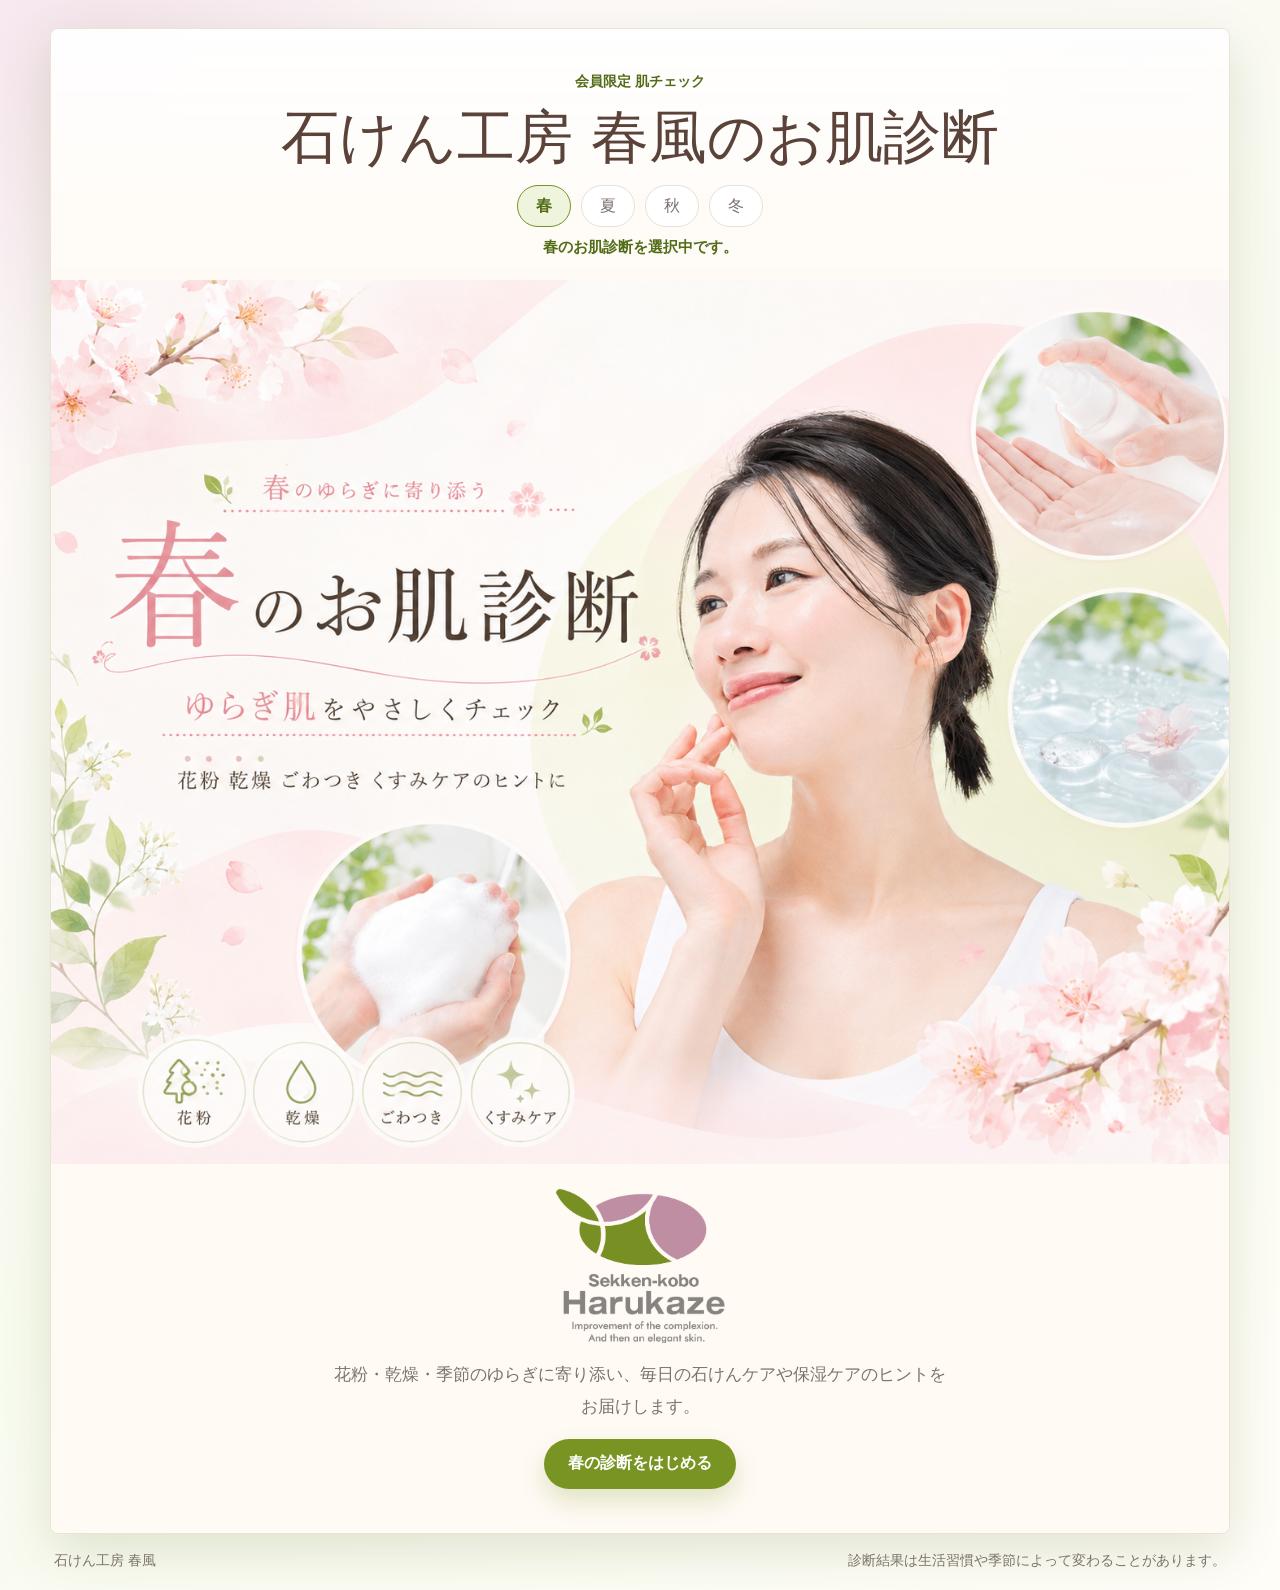
==== app/index.html @ d6f8df8f "Fix recipe duplicates and member recipe mix" ====
<!doctype html>
<html lang="ja">
  <head>
    <meta charset="utf-8" />
    <meta name="viewport" content="width=device-width, initial-scale=1" />
    <title>石けん工房 春風 | 会員限定 お肌診断</title>
    <meta
      name="description"
      content="石けん工房 春風の会員限定お肌診断。季節や肌状態に合わせたケアのヒントをご案内します。"
    />
    <link rel="stylesheet" href="./styles.css?v=20260614a" />
  </head>
  <body>
    <main class="app-shell">
      <section class="hero" aria-labelledby="hero-title">
        <div class="hero-panel">
          <p class="eyebrow">会員限定 肌チェック</p>
          <h1 id="hero-title">石けん工房 春風のお肌診断</h1>
          <div class="season-tabs" role="tablist" aria-label="季節を選択">
            <button class="season-tab active" type="button" data-season="spring">春</button>
            <button class="season-tab" type="button" data-season="summer">夏</button>
            <button class="season-tab" type="button" data-season="autumn">秋</button>
            <button class="season-tab" type="button" data-season="winter">冬</button>
          </div>
          <p class="season-message" id="seasonMessage">春のお肌診断を選択中です。</p>
        </div>
        <div class="hero-media">
          <img id="seasonBanner" src="../assets/spring-banner.png" alt="春のお肌診断バナー" />
        </div>
        <div class="hero-actions">
          <img class="brand-logo" src="../assets/logo.jpg" alt="Sekken-kobo Harukaze" />
          <p class="lead">
            季節を選んで、いまのお肌の様子に合わせたケアのヒントをお届けします。
          </p>
          <button class="primary-action" type="button" id="startButton">春の診断をはじめる</button>
        </div>
      </section>

      <section class="diagnosis hidden" id="diagnosis" aria-live="polite">
        <div class="diagnosis-top">
          <div>
            <p class="eyebrow">Question</p>
            <h2 id="questionTitle">質問</h2>
          </div>
          <div class="progress-label" id="progressLabel">1 / 10</div>
        </div>
        <div class="progress-track" aria-hidden="true">
          <span id="progressBar"></span>
        </div>
        <p class="question-text" id="questionText"></p>
        <div class="answer-grid" id="answerGrid"></div>
        <div class="diagnosis-actions">
          <button class="back-action" type="button" id="backButton">前の画面に戻る</button>
        </div>
      </section>

      <section class="result hidden" id="result" aria-live="polite">
        <div class="result-heading">
          <p class="eyebrow">Diagnosis Result</p>
          <h2 id="resultTitle"></h2>
          <p id="resultSummary"></p>
        </div>

        <div class="result-layout">
          <article class="care-card">
            <h3>今日からのケアポイント</h3>
            <ul id="carePoints"></ul>
          </article>
          <article class="care-card recipe-card">
            <h3>商品提案</h3>
            <p id="recipeText">
              現在レシピは準備中です。正式なレシピ・商品情報のご提出後、診断結果ごとに差し替えます。
            </p>
          </article>
        </div>

        <section class="food-recipes" aria-labelledby="foodRecipesTitle">
          <div class="food-recipes-heading">
            <p class="eyebrow">Seasonal Recipes</p>
            <h3 id="foodRecipesTitle">おすすめ料理レシピ</h3>
            <p>診断結果と季節に合わせて、食事のヒントになるレシピを表示します。</p>
          </div>
          <div class="recipe-list" id="foodRecipes"></div>
        </section>

        <section class="recipe-search" aria-labelledby="recipeSearchTitle">
          <div class="food-recipes-heading">
            <p class="eyebrow">Recipe Tags</p>
            <h3 id="recipeSearchTitle">タグからレシピを探す</h3>
            <p>気になる言葉を入力するか、タグを複数選ぶと、その内容に合うレシピを表示します。</p>
          </div>
          <div class="recipe-search-panel">
            <label class="recipe-search-label" for="recipeSearchInput">キーワード検索</label>
            <input
              id="recipeSearchInput"
              class="recipe-search-input"
              type="search"
              placeholder="例：タンパク質、シミ、乾燥"
              autocomplete="off"
            />
            <div class="recipe-tag-cloud" id="recipeTagCloud" aria-label="レシピタグ一覧"></div>
          </div>
          <div class="recipe-search-status" id="recipeSearchStatus"></div>
          <div class="recipe-list recipe-search-results" id="recipeSearchResults"></div>
        </section>

        <div class="cta-band">
          <a class="primary-link" href="https://haru-honoka.com/" target="_blank" rel="noreferrer">
            石けん工房 春風ホームページへ
          </a>
          <a class="secondary-link" href="https://haru-honoka.com/shop/contact/draft" target="_blank" rel="noreferrer">
            相談・お問い合わせ
          </a>
          <button class="ghost-action" type="button" id="retryButton">もう一度診断する</button>
        </div>

        <aside class="legal-note" aria-label="薬機法および注意事項">
          <h3>薬機法・診断に関するご案内</h3>
          <p>
            本診断は、お客様の回答に基づき一般的なスキンケアの参考情報をお届けするものです。
            医師による診断、治療、予防、改善効果を保証するものではありません。
          </p>
          <p>
            化粧品・石けん等のご案内は、肌を清浄にする、うるおいを与える、肌をすこやかに保つなど、
            化粧品の範囲内の表現に限定します。肌トラブルがある場合は専門機関へご相談ください。
          </p>
          <p>
            料理レシピは一般的な食生活の参考情報であり、疾病の治療・予防・改善を目的とするものではありません。
            体調やアレルギーに不安がある場合は、医師などの専門家へご相談ください。
          </p>
        </aside>

        <aside class="content-rights-note" aria-label="コンテンツの利用に関する注意事項">
          <h3>コンテンツのご利用について</h3>
          <p>
            本アプリに掲載されているレシピ、文章、画像、調理手順、構成その他のコンテンツの著作権その他の権利は、当方または正当な権利者に帰属します。
          </p>
          <p>
            権利者の許可なく、これらを転載、複製、転用、改変、配布、販売、SNS・ブログ・動画サイト等へ掲載すること、その他二次利用することを禁止します。
          </p>
          <p>
            個人での閲覧および調理目的に限りご利用ください。
          </p>
        </aside>
      </section>

      <footer class="footer-note">
        <span>石けん工房 春風</span>
        <span>診断結果は生活習慣や季節によって変わることがあります。</span>
      </footer>
    </main>
    <script src="./recipes-data.js?v=20260722c"></script>
    <script src="./formatted-recipes-data.js?v=20260722c"></script>
    <script src="./app.js?v=20260722c"></script>
  </body>
</html>
---- app/styles.css ----
:root {
  color-scheme: light;
  --leaf: #789422;
  --leaf-deep: #526c18;
  --petal: #c891ab;
  --petal-soft: #f7dce6;
  --cream: #fffaf4;
  --paper: #ffffff;
  --ink: #3d332e;
  --muted: #7d736e;
  --line: #eadfd4;
  --shadow: 0 18px 50px rgba(82, 108, 24, 0.16);
}

* {
  box-sizing: border-box;
}

body {
  margin: 0;
  min-height: 100vh;
  background:
    radial-gradient(circle at 8% 4%, rgba(200, 145, 171, 0.2), transparent 26rem),
    linear-gradient(145deg, #fff8fb 0%, #f8fbef 54%, #fffdf8 100%);
  color: var(--ink);
  font-family:
    "Yu Gothic", "Hiragino Kaku Gothic ProN", Meiryo, system-ui, sans-serif;
}

button,
a {
  font: inherit;
}

.app-shell {
  width: min(1180px, calc(100% - 32px));
  margin: 0 auto;
  padding: 28px 0 20px;
}

.hero {
  display: grid;
  grid-template-columns: 1fr;
  overflow: hidden;
  background: rgba(255, 255, 255, 0.76);
  border: 1px solid rgba(234, 223, 212, 0.9);
  border-radius: 8px;
  box-shadow: var(--shadow);
}

.hero-media {
  aspect-ratio: 1448 / 1086;
  min-height: 0;
  background:
    linear-gradient(135deg, rgba(255, 248, 251, 0.86), rgba(248, 251, 239, 0.86)),
    #f8f1ee;
}

.hero-media img {
  width: 100%;
  height: 100%;
  object-fit: contain;
  display: block;
}

.hero-panel {
  display: flex;
  flex-direction: column;
  align-items: center;
  gap: 16px;
  padding: clamp(24px, 4vw, 44px) clamp(22px, 4vw, 52px) 22px;
  background:
    linear-gradient(180deg, rgba(255, 255, 255, 0.9), rgba(255, 250, 244, 0.94)),
    radial-gradient(circle at 92% 8%, rgba(200, 145, 171, 0.14), transparent 12rem);
  text-align: center;
}

.hero-actions {
  display: grid;
  justify-items: center;
  gap: 16px;
  padding: 24px clamp(22px, 4vw, 52px) clamp(26px, 4vw, 44px);
  background: rgba(255, 250, 244, 0.94);
  text-align: center;
}

.brand-logo {
  width: min(170px, 48%);
  height: auto;
  display: block;
  border-radius: 8px;
  mix-blend-mode: multiply;
}

.eyebrow {
  margin: 0;
  color: var(--leaf-deep);
  font-size: 0.86rem;
  font-weight: 700;
  letter-spacing: 0;
}

h1,
h2,
h3,
p {
  margin-top: 0;
}

h1 {
  margin-bottom: 0;
  font-size: clamp(2rem, 4.5vw, 3.8rem);
  line-height: 1.08;
  font-weight: 500;
  color: #5b433a;
}

.lead {
  max-width: 620px;
  margin-bottom: 0;
  color: var(--muted);
  font-size: 1.05rem;
  line-height: 1.9;
}

.season-tabs,
.cta-band {
  display: flex;
  flex-wrap: wrap;
  gap: 10px;
}

.season-tabs {
  justify-content: center;
}

.season-message {
  margin: -6px 0 0;
  color: var(--leaf-deep);
  font-size: 0.95rem;
  font-weight: 700;
}

.season-tab {
  min-width: 54px;
  min-height: 42px;
  border: 1px solid var(--line);
  border-radius: 999px;
  background: #fff;
  color: var(--muted);
  cursor: pointer;
}

.season-tab.active {
  border-color: var(--leaf);
  background: #eff5dc;
  color: var(--leaf-deep);
  font-weight: 700;
}

.primary-action,
.primary-link,
.secondary-link,
.ghost-action,
.back-action {
  display: inline-flex;
  align-items: center;
  justify-content: center;
  min-height: 50px;
  padding: 0 24px;
  border-radius: 999px;
  text-decoration: none;
  cursor: pointer;
}

.primary-action,
.primary-link {
  width: fit-content;
  border: 0;
  background: var(--leaf);
  color: #fff;
  font-weight: 700;
  box-shadow: 0 12px 24px rgba(120, 148, 34, 0.22);
}

.secondary-link,
.ghost-action,
.back-action {
  border: 1px solid var(--line);
  background: #fff;
  color: var(--ink);
}

.back-action:disabled {
  cursor: not-allowed;
  opacity: 0.45;
}

.diagnosis,
.result {
  margin-top: 28px;
  padding: clamp(24px, 4vw, 44px);
  background: rgba(255, 255, 255, 0.88);
  border: 1px solid var(--line);
  border-radius: 8px;
  box-shadow: var(--shadow);
}

.diagnosis-top,
.result-heading {
  display: flex;
  justify-content: space-between;
  gap: 20px;
  align-items: flex-start;
}

.diagnosis h2,
.result h2 {
  margin-bottom: 0;
  font-size: clamp(1.7rem, 3vw, 2.7rem);
  font-weight: 500;
}

.progress-label {
  flex: 0 0 auto;
  color: var(--leaf-deep);
  font-weight: 700;
}

.progress-track {
  width: 100%;
  height: 8px;
  overflow: hidden;
  margin: 18px 0 30px;
  border-radius: 999px;
  background: #f2e9e1;
}

.progress-track span {
  display: block;
  width: 10%;
  height: 100%;
  border-radius: inherit;
  background: linear-gradient(90deg, var(--petal), var(--leaf));
  transition: width 220ms ease;
}

.question-text {
  margin-bottom: 22px;
  font-size: clamp(1.15rem, 2vw, 1.45rem);
  line-height: 1.7;
}

.answer-grid {
  display: grid;
  grid-template-columns: repeat(2, minmax(0, 1fr));
  gap: 12px;
}

.answer-button {
  min-height: 74px;
  padding: 18px;
  border: 1px solid var(--line);
  border-radius: 8px;
  background: #fff;
  color: var(--ink);
  text-align: left;
  cursor: pointer;
}

.answer-button:hover,
.answer-button:focus-visible {
  outline: 3px solid rgba(120, 148, 34, 0.2);
  border-color: var(--leaf);
}

.diagnosis-actions {
  display: flex;
  justify-content: flex-start;
  margin-top: 18px;
}

.result-heading {
  display: block;
  max-width: 840px;
}

.result-heading p:not(.eyebrow) {
  color: var(--muted);
  line-height: 1.9;
}

.result-layout {
  display: grid;
  grid-template-columns: repeat(2, minmax(0, 1fr));
  gap: 16px;
  margin: 24px 0;
}

.care-card,
.legal-note,
.content-rights-note {
  padding: 22px;
  border: 1px solid var(--line);
  border-radius: 8px;
  background: var(--paper);
}

.care-card h3,
.legal-note h3,
.content-rights-note h3 {
  margin-bottom: 12px;
  color: var(--leaf-deep);
  font-size: 1.05rem;
}

.care-card ul {
  margin: 0;
  padding-left: 1.25rem;
  line-height: 1.9;
}

.recipe-card {
  background: linear-gradient(135deg, #fff, #fff8fb);
}

.recipe-card p {
  display: grid;
  gap: 10px;
  line-height: 1.8;
}

.recipe-status {
  width: fit-content;
  padding: 4px 10px;
  border-radius: 999px;
  background: #eff5dc;
  color: var(--leaf-deep);
  font-size: 0.82rem;
  font-weight: 700;
}

.food-recipes {
  margin: 10px 0 24px;
}

.food-recipes-heading {
  max-width: 760px;
  margin-bottom: 16px;
}

.food-recipes-heading h3 {
  margin-bottom: 8px;
  color: #5b433a;
  font-size: clamp(1.35rem, 2.2vw, 2rem);
  font-weight: 500;
}

.food-recipes-heading p:not(.eyebrow) {
  margin-bottom: 0;
  color: var(--muted);
  line-height: 1.8;
}

.recipe-list {
  display: grid;
  grid-template-columns: repeat(3, minmax(0, 1fr));
  gap: 14px;
}

.food-card {
  display: flex;
  min-height: 270px;
  flex-direction: column;
  gap: 14px;
  padding: 18px;
  border: 1px solid var(--line);
  border-radius: 8px;
  background: var(--paper);
}

.food-card-main {
  flex: 1 1 auto;
}

.food-card h4 {
  margin: 0 0 10px;
  color: var(--ink);
  font-size: 1.12rem;
  line-height: 1.45;
}

.food-card p {
  margin-bottom: 0;
  color: var(--muted);
  font-size: 0.92rem;
  line-height: 1.75;
}

.recipe-season {
  width: fit-content;
  margin-bottom: 10px;
  padding: 4px 9px;
  border-radius: 999px;
  background: #fff8fb;
  color: #8b5f73;
  font-size: 0.78rem;
  font-weight: 700;
}

.tag-list {
  display: flex;
  flex-wrap: wrap;
  gap: 6px;
}

.tag-chip {
  display: inline-flex;
  align-items: center;
  min-height: 28px;
  padding: 3px 8px;
  border: 1px solid rgba(120, 148, 34, 0.24);
  border-radius: 999px;
  background: #fbfdf4;
  color: var(--leaf-deep);
  font-size: 0.78rem;
  font-weight: 700;
}

.recipe-link {
  display: inline-flex;
  align-items: center;
  justify-content: center;
  min-height: 40px;
  padding: 8px 14px;
  border-radius: 999px;
  background: var(--leaf);
  color: #fff;
  font-size: 0.92rem;
  font-weight: 700;
  text-decoration: none;
}

.recipe-link.disabled {
  background: #eee7df;
  color: var(--muted);
}

.food-card-empty {
  color: var(--muted);
}

.recipe-search {
  margin: 28px 0 24px;
}

.recipe-search-panel {
  display: grid;
  gap: 12px;
  padding: 18px;
  border: 1px solid var(--line);
  border-radius: 8px;
  background: rgba(255, 255, 255, 0.8);
}

.recipe-search-label {
  color: var(--leaf-deep);
  font-size: 0.86rem;
  font-weight: 700;
}

.recipe-search-input {
  width: 100%;
  min-height: 48px;
  padding: 10px 14px;
  border: 1px solid var(--line);
  border-radius: 8px;
  background: #fff;
  color: var(--ink);
  font-size: 1rem;
}

.recipe-search-input:focus {
  outline: 3px solid rgba(120, 148, 34, 0.18);
  border-color: var(--leaf);
}

.recipe-tag-cloud {
  display: flex;
  flex-wrap: wrap;
  gap: 8px;
}

.recipe-tag-button {
  min-height: 34px;
  padding: 5px 11px;
  border: 1px solid rgba(120, 148, 34, 0.28);
  border-radius: 999px;
  background: #fbfdf4;
  color: var(--leaf-deep);
  font-size: 0.86rem;
  font-weight: 700;
  cursor: pointer;
}

.recipe-tag-button.active,
.recipe-tag-button:hover,
.recipe-tag-button:focus-visible {
  outline: 0;
  border-color: var(--leaf);
  background: #eff5dc;
}

.recipe-tag-button.active {
  box-shadow: inset 0 0 0 1px var(--leaf);
}

.recipe-search-status {
  min-height: 1.6em;
  margin: 14px 0 12px;
  color: var(--muted);
  font-size: 0.92rem;
  font-weight: 700;
}

.legal-note {
  margin-top: 24px;
  background: #fffdf8;
}

.legal-note p {
  margin-bottom: 10px;
  color: var(--muted);
  font-size: 0.92rem;
  line-height: 1.85;
}

.content-rights-note {
  margin-top: 16px;
  border-top: 4px solid #b69a67;
  background: #fffaf1;
}

.content-rights-note p {
  margin-bottom: 10px;
  color: var(--muted);
  font-size: 0.92rem;
  line-height: 1.85;
}

.content-rights-note p:last-child {
  margin-bottom: 0;
}

.footer-note {
  display: flex;
  justify-content: space-between;
  gap: 16px;
  padding: 18px 4px 0;
  color: var(--muted);
  font-size: 0.86rem;
}

.hidden {
  display: none;
}

.product-links {
  display: flex;
  flex-wrap: wrap;
  gap: 8px;
}

.product-links a {
  display: inline-flex;
  align-items: center;
  min-height: 38px;
  padding: 7px 12px;
  border: 1px solid rgba(120, 148, 34, 0.35);
  border-radius: 999px;
  background: #fff;
  color: var(--leaf-deep);
  font-size: 0.9rem;
  font-weight: 700;
  text-decoration: none;
}

.product-links a:hover,
.product-links a:focus-visible {
  outline: 3px solid rgba(120, 148, 34, 0.16);
  border-color: var(--leaf);
}

@media (max-width: 880px) {
  .app-shell {
    width: min(100% - 20px, 680px);
    padding-top: 10px;
  }

  .hero-media {
    aspect-ratio: 1448 / 1086;
  }

  .brand-logo {
    width: min(210px, 70%);
  }

  .answer-grid,
  .result-layout,
  .recipe-list {
    grid-template-columns: 1fr;
  }

  .diagnosis-top,
  .footer-note {
    flex-direction: column;
  }
}

@media (max-width: 520px) {
  .hero-panel,
  .diagnosis,
  .result {
    padding: 22px;
  }

  .hero-media {
    aspect-ratio: 1448 / 1086;
  }

  .primary-action,
  .primary-link,
  .secondary-link,
  .ghost-action,
  .back-action {
    width: 100%;
  }
}
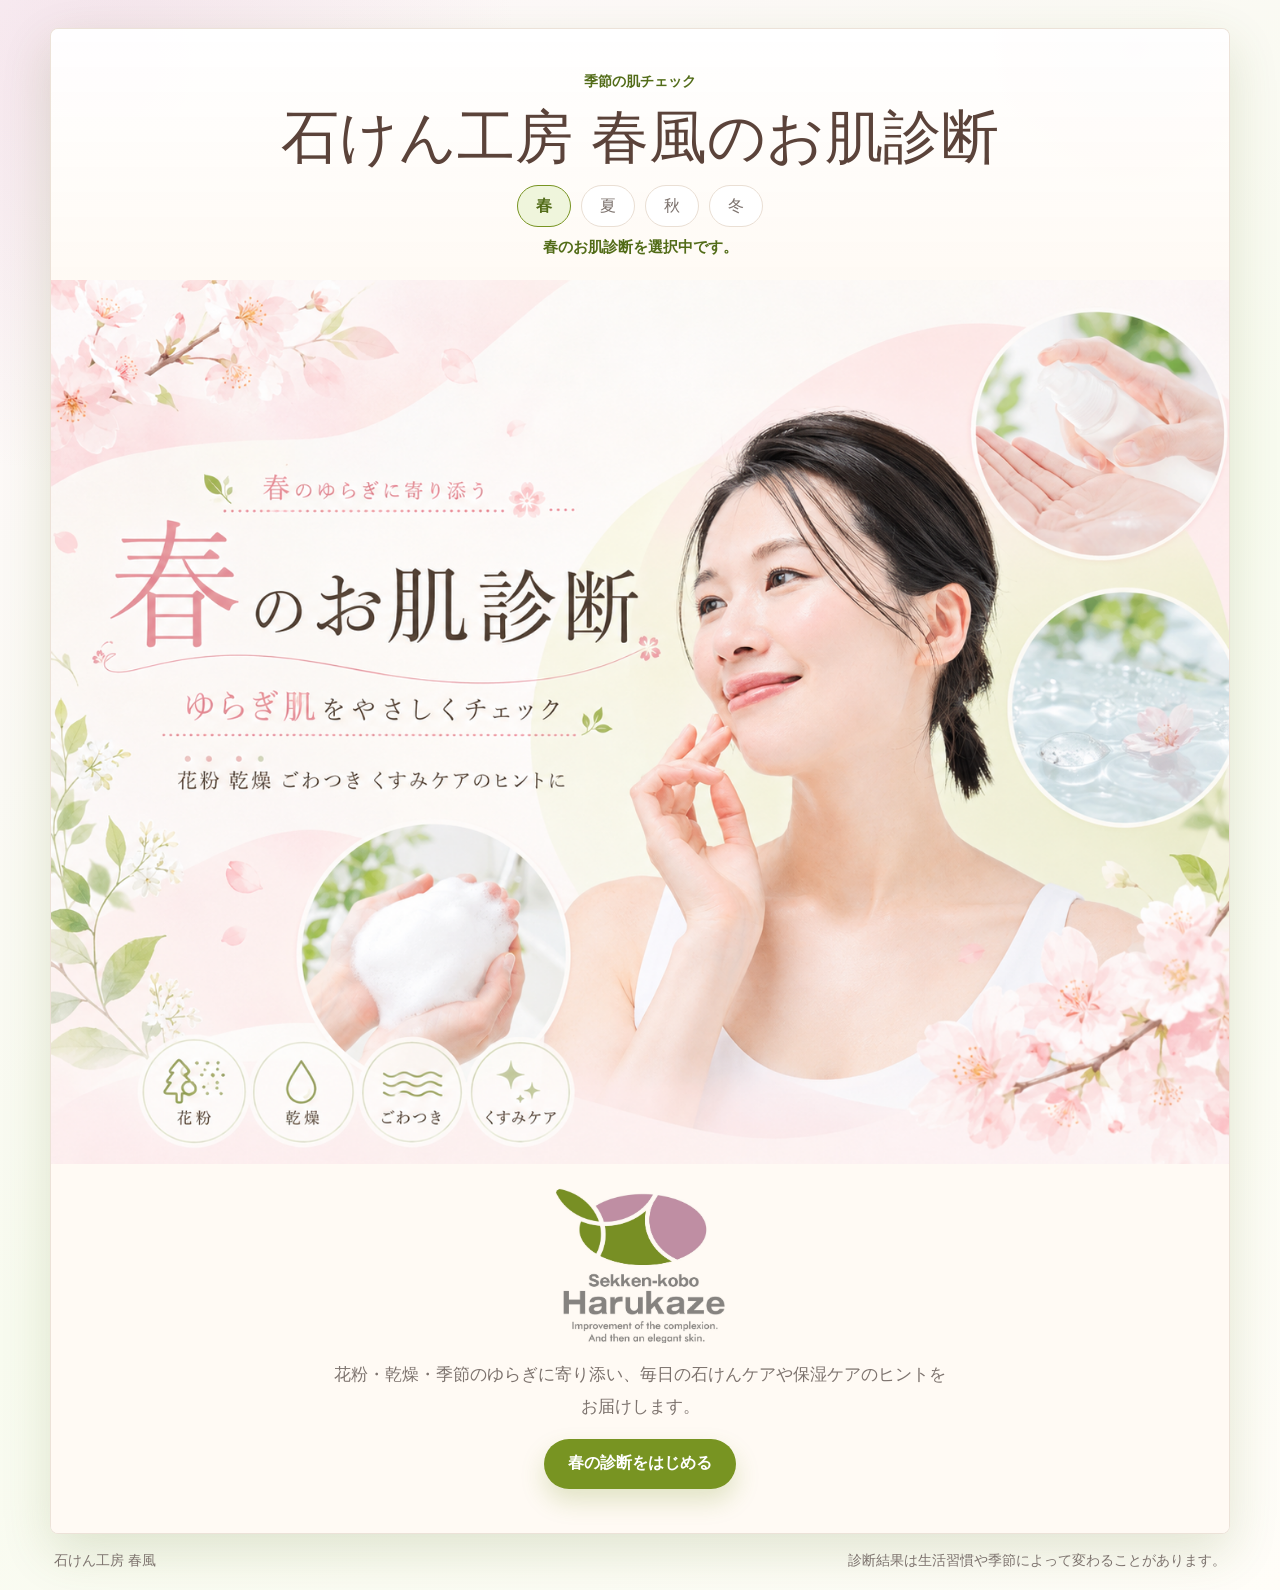
==== commit 5e44eaa5: "Switch member site to August content" ====
--- a/app/index.html
+++ b/app/index.html
@@ -3,10 +3,10 @@
   <head>
     <meta charset="utf-8" />
     <meta name="viewport" content="width=device-width, initial-scale=1" />
-    <title>石けん工房 春風 | 会員限定 お肌診断</title>
+    <title>石けん工房 春風 | お肌診断</title>
     <meta
       name="description"
-      content="石けん工房 春風の会員限定お肌診断。季節や肌状態に合わせたケアのヒントをご案内します。"
+      content="石けん工房 春風のお肌診断。季節や肌状態に合わせたケアのヒントをご案内します。"
     />
     <link rel="stylesheet" href="./styles.css?v=20260614a" />
   </head>
@@ -14,7 +14,7 @@
     <main class="app-shell">
       <section class="hero" aria-labelledby="hero-title">
         <div class="hero-panel">
-          <p class="eyebrow">会員限定 肌チェック</p>
+          <p class="eyebrow">季節の肌チェック</p>
           <h1 id="hero-title">石けん工房 春風のお肌診断</h1>
           <div class="season-tabs" role="tablist" aria-label="季節を選択">
             <button class="season-tab active" type="button" data-season="spring">春</button>
@@ -149,8 +149,8 @@
         <span>診断結果は生活習慣や季節によって変わることがあります。</span>
       </footer>
     </main>
-    <script src="./recipes-data.js?v=20260722c"></script>
-    <script src="./formatted-recipes-data.js?v=20260722c"></script>
-    <script src="./app.js?v=20260722c"></script>
+    <script src="./recipes-data.js?v=20260801a"></script>
+    <script src="./formatted-recipes-data.js?v=20260801a"></script>
+    <script src="./app.js?v=20260801a"></script>
   </body>
 </html>
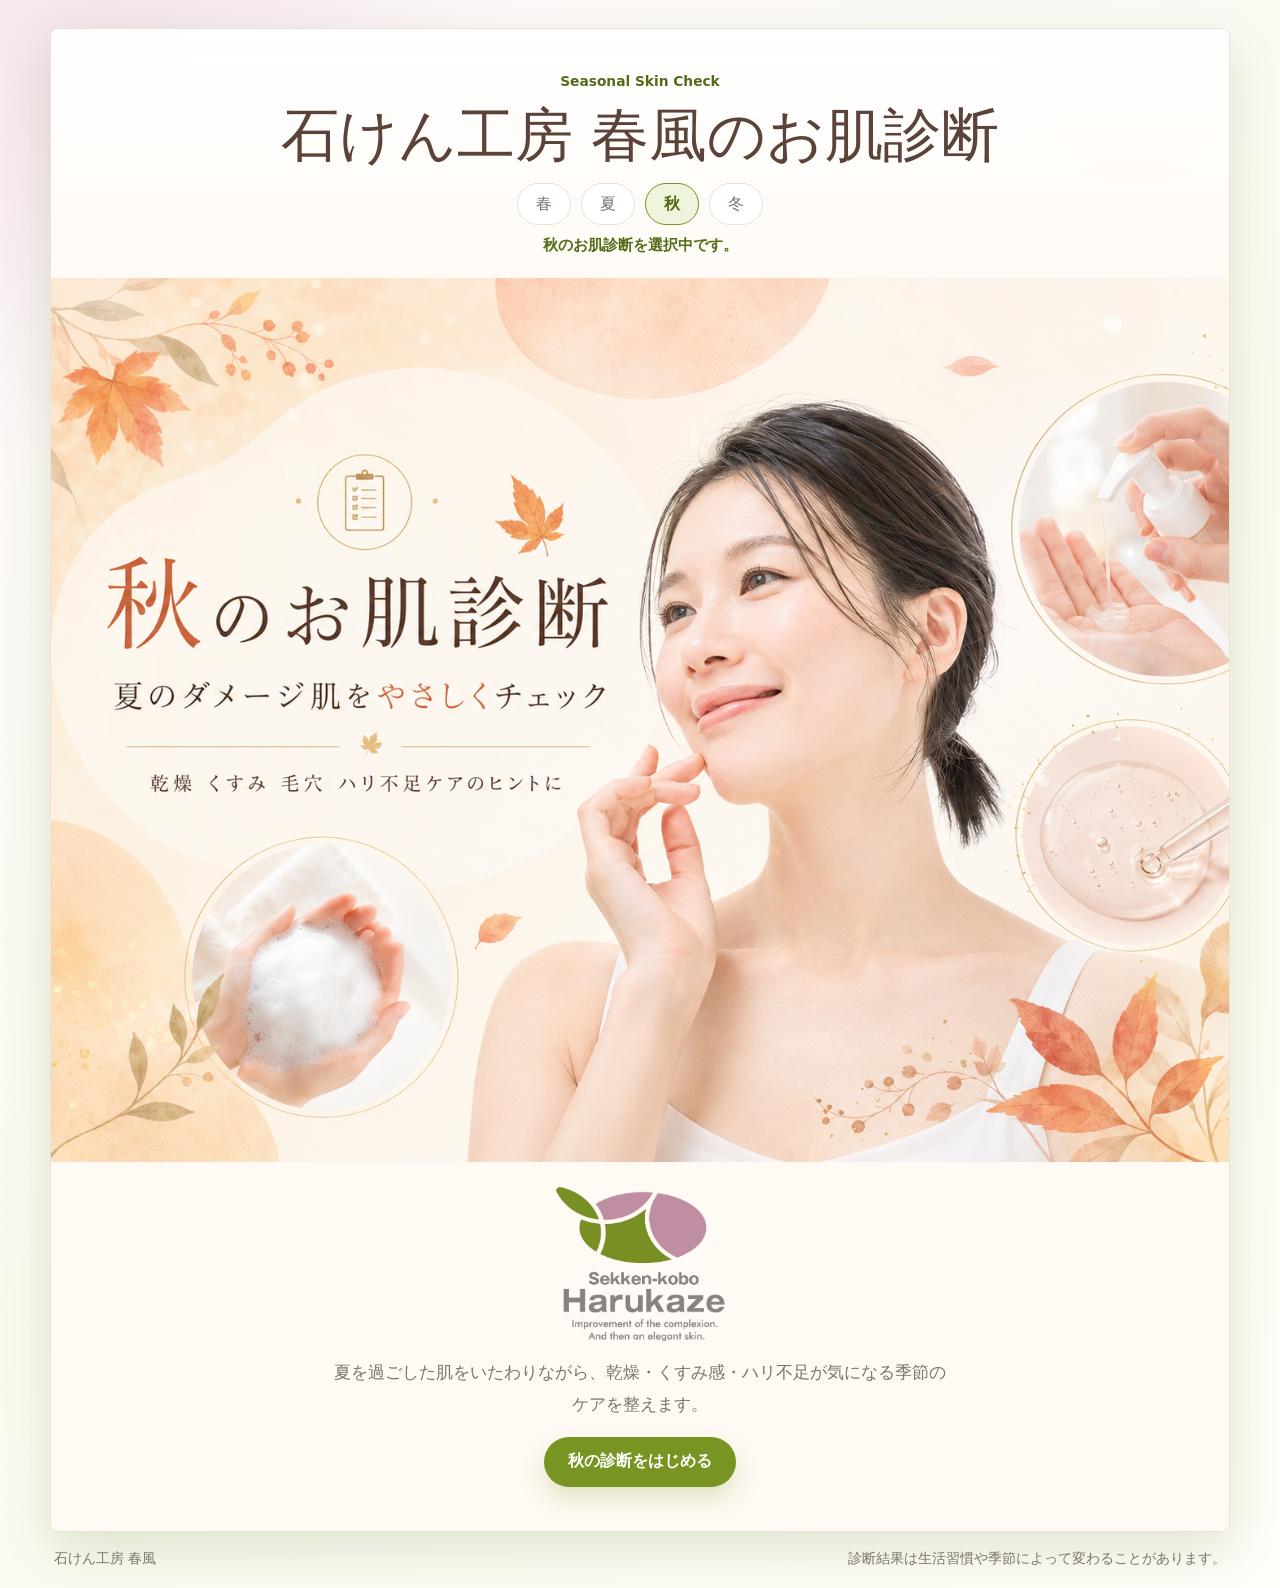
==== commit f4bee4cb: "Restore GOU recipes for August site" ====
--- a/app/index.html
+++ b/app/index.html
@@ -14,7 +14,7 @@
     <main class="app-shell">
       <section class="hero" aria-labelledby="hero-title">
         <div class="hero-panel">
-          <p class="eyebrow">季節の肌チェック</p>
+          <p class="eyebrow">Seasonal Skin Check</p>
           <h1 id="hero-title">石けん工房 春風のお肌診断</h1>
           <div class="season-tabs" role="tablist" aria-label="季節を選択">
             <button class="season-tab active" type="button" data-season="spring">春</button>
@@ -149,8 +149,8 @@
         <span>診断結果は生活習慣や季節によって変わることがあります。</span>
       </footer>
     </main>
-    <script src="./recipes-data.js?v=20260801a"></script>
-    <script src="./formatted-recipes-data.js?v=20260801a"></script>
-    <script src="./app.js?v=20260801a"></script>
+    <script src="./recipes-data.js?v=20260823gou"></script>
+    <script src="./formatted-recipes-data.js?v=20260823gou"></script>
+    <script src="./app.js?v=20260823gou"></script>
   </body>
 </html>
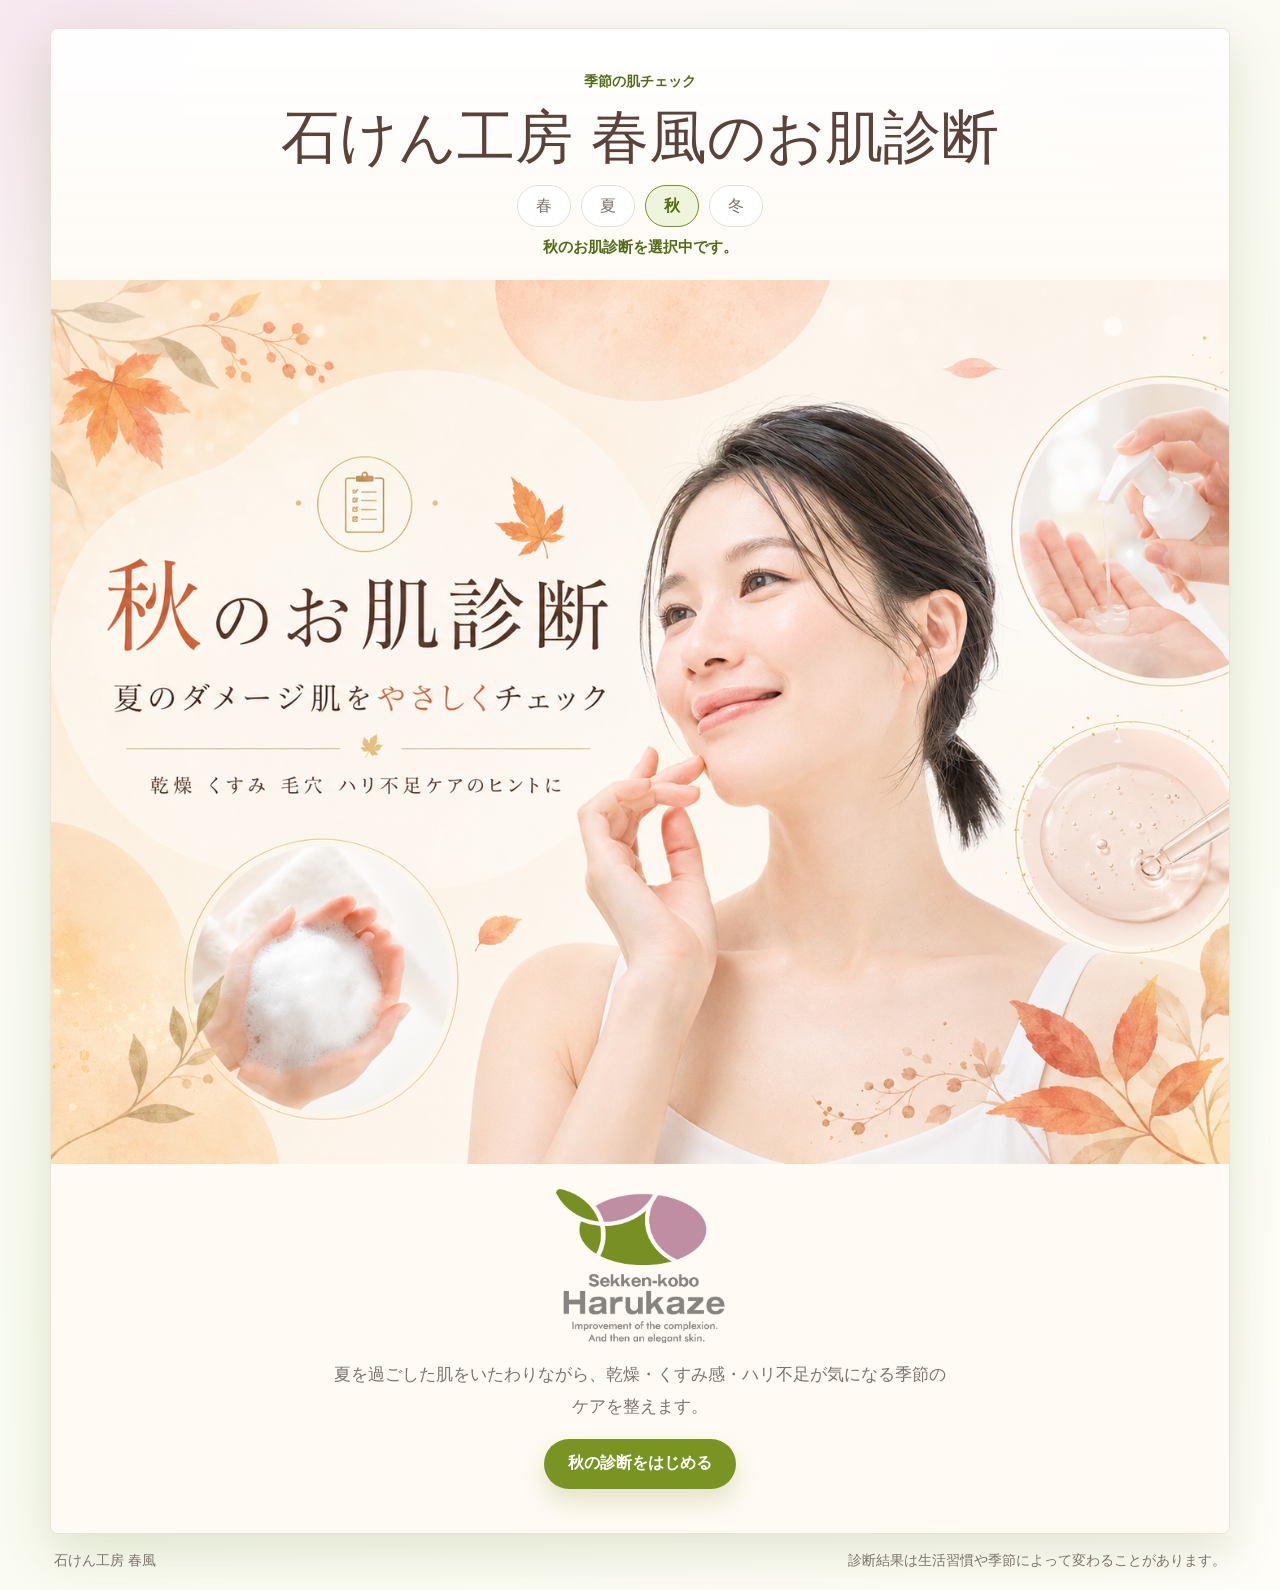
==== commit 08f3e2e4: "Publish September member site" ====
--- a/app/index.html
+++ b/app/index.html
@@ -8,31 +8,31 @@
       name="description"
       content="石けん工房 春風のお肌診断。季節や肌状態に合わせたケアのヒントをご案内します。"
     />
-    <link rel="stylesheet" href="./styles.css?v=20260614a" />
+    <link rel="stylesheet" href="./styles.css?v=20260823label" />
   </head>
   <body>
     <main class="app-shell">
       <section class="hero" aria-labelledby="hero-title">
         <div class="hero-panel">
-          <p class="eyebrow">Seasonal Skin Check</p>
+          <p class="eyebrow">季節の肌チェック</p>
           <h1 id="hero-title">石けん工房 春風のお肌診断</h1>
           <div class="season-tabs" role="tablist" aria-label="季節を選択">
-            <button class="season-tab active" type="button" data-season="spring">春</button>
+            <button class="season-tab" type="button" data-season="spring">春</button>
             <button class="season-tab" type="button" data-season="summer">夏</button>
-            <button class="season-tab" type="button" data-season="autumn">秋</button>
+            <button class="season-tab active" type="button" data-season="autumn">秋</button>
             <button class="season-tab" type="button" data-season="winter">冬</button>
           </div>
-          <p class="season-message" id="seasonMessage">春のお肌診断を選択中です。</p>
+          <p class="season-message" id="seasonMessage">秋のお肌診断を選択中です。</p>
         </div>
         <div class="hero-media">
-          <img id="seasonBanner" src="../assets/spring-banner.png" alt="春のお肌診断バナー" />
+          <img id="seasonBanner" src="../assets/autumn-banner.png" alt="秋のお肌診断バナー" />
         </div>
         <div class="hero-actions">
           <img class="brand-logo" src="../assets/logo.jpg" alt="Sekken-kobo Harukaze" />
           <p class="lead">
             季節を選んで、いまのお肌の様子に合わせたケアのヒントをお届けします。
           </p>
-          <button class="primary-action" type="button" id="startButton">春の診断をはじめる</button>
+          <button class="primary-action" type="button" id="startButton">秋の診断をはじめる</button>
         </div>
       </section>
 
@@ -149,8 +149,8 @@
         <span>診断結果は生活習慣や季節によって変わることがあります。</span>
       </footer>
     </main>
-    <script src="./recipes-data.js?v=20260823gou"></script>
-    <script src="./formatted-recipes-data.js?v=20260823gou"></script>
-    <script src="./app.js?v=20260823gou"></script>
+    <script src="./recipes-data.js?v=20260823label"></script>
+    <script src="./formatted-recipes-data.js?v=20260823label"></script>
+    <script src="./app.js?v=20260823label"></script>
   </body>
 </html>
--- a/app/styles.css
+++ b/app/styles.css
@@ -408,6 +408,13 @@
   font-weight: 700;
 }
 
+.recipe-source-label {
+  margin: -4px 0 8px;
+  color: var(--leaf-deep);
+  font-size: 0.86rem;
+  font-weight: 700;
+}
+
 .tag-list {
   display: flex;
   flex-wrap: wrap;
